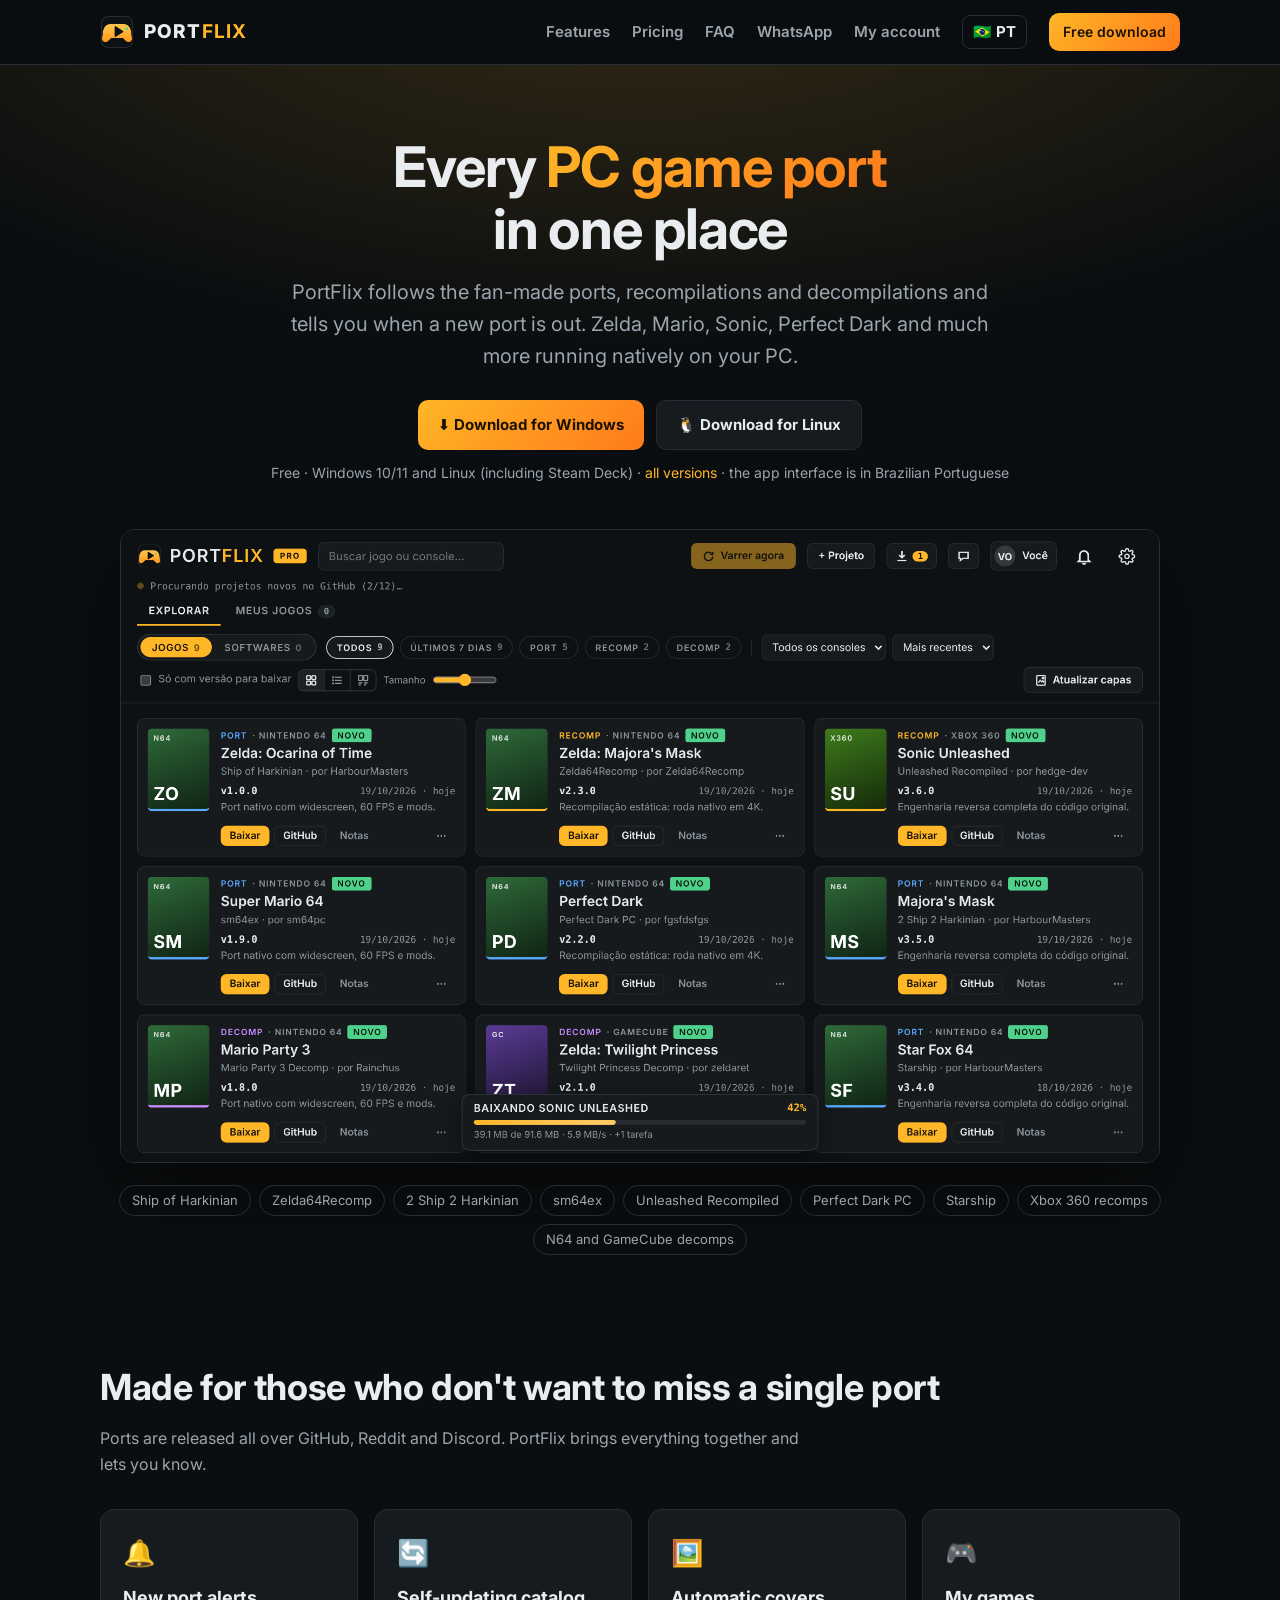
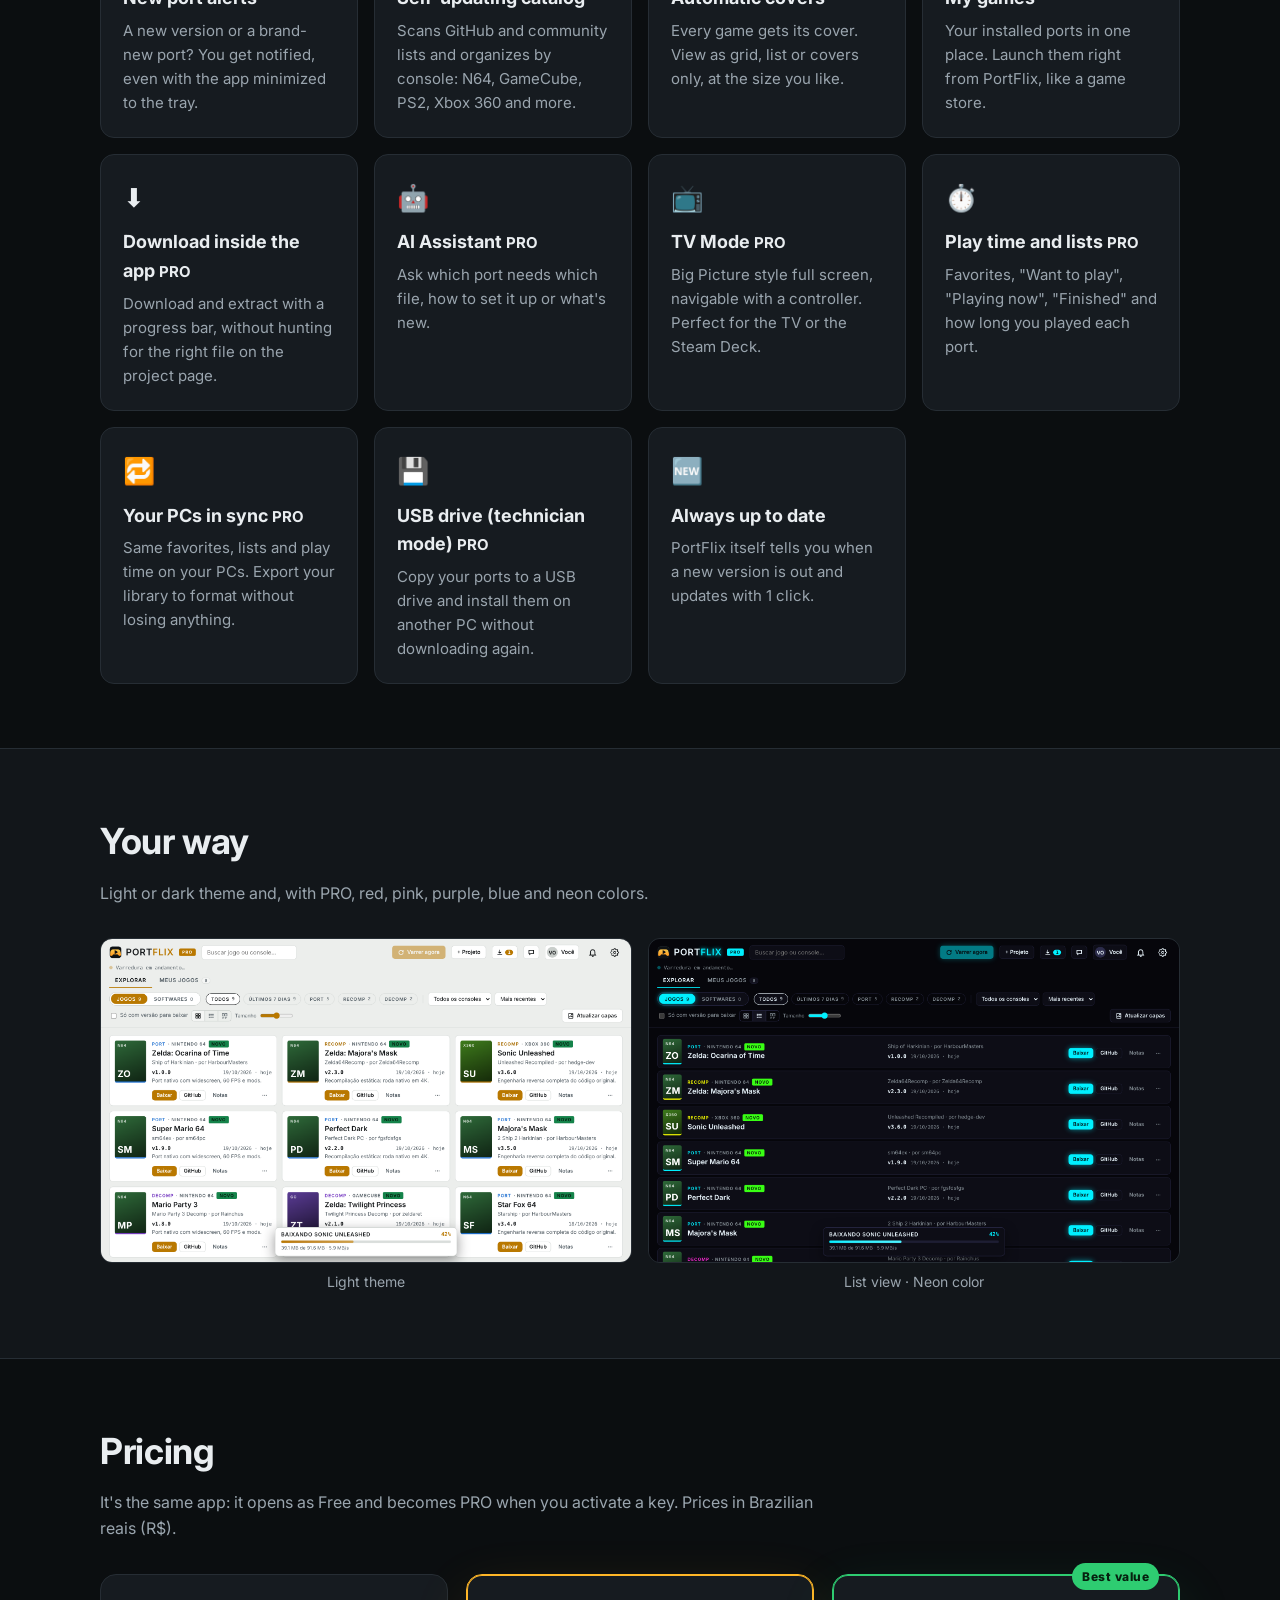
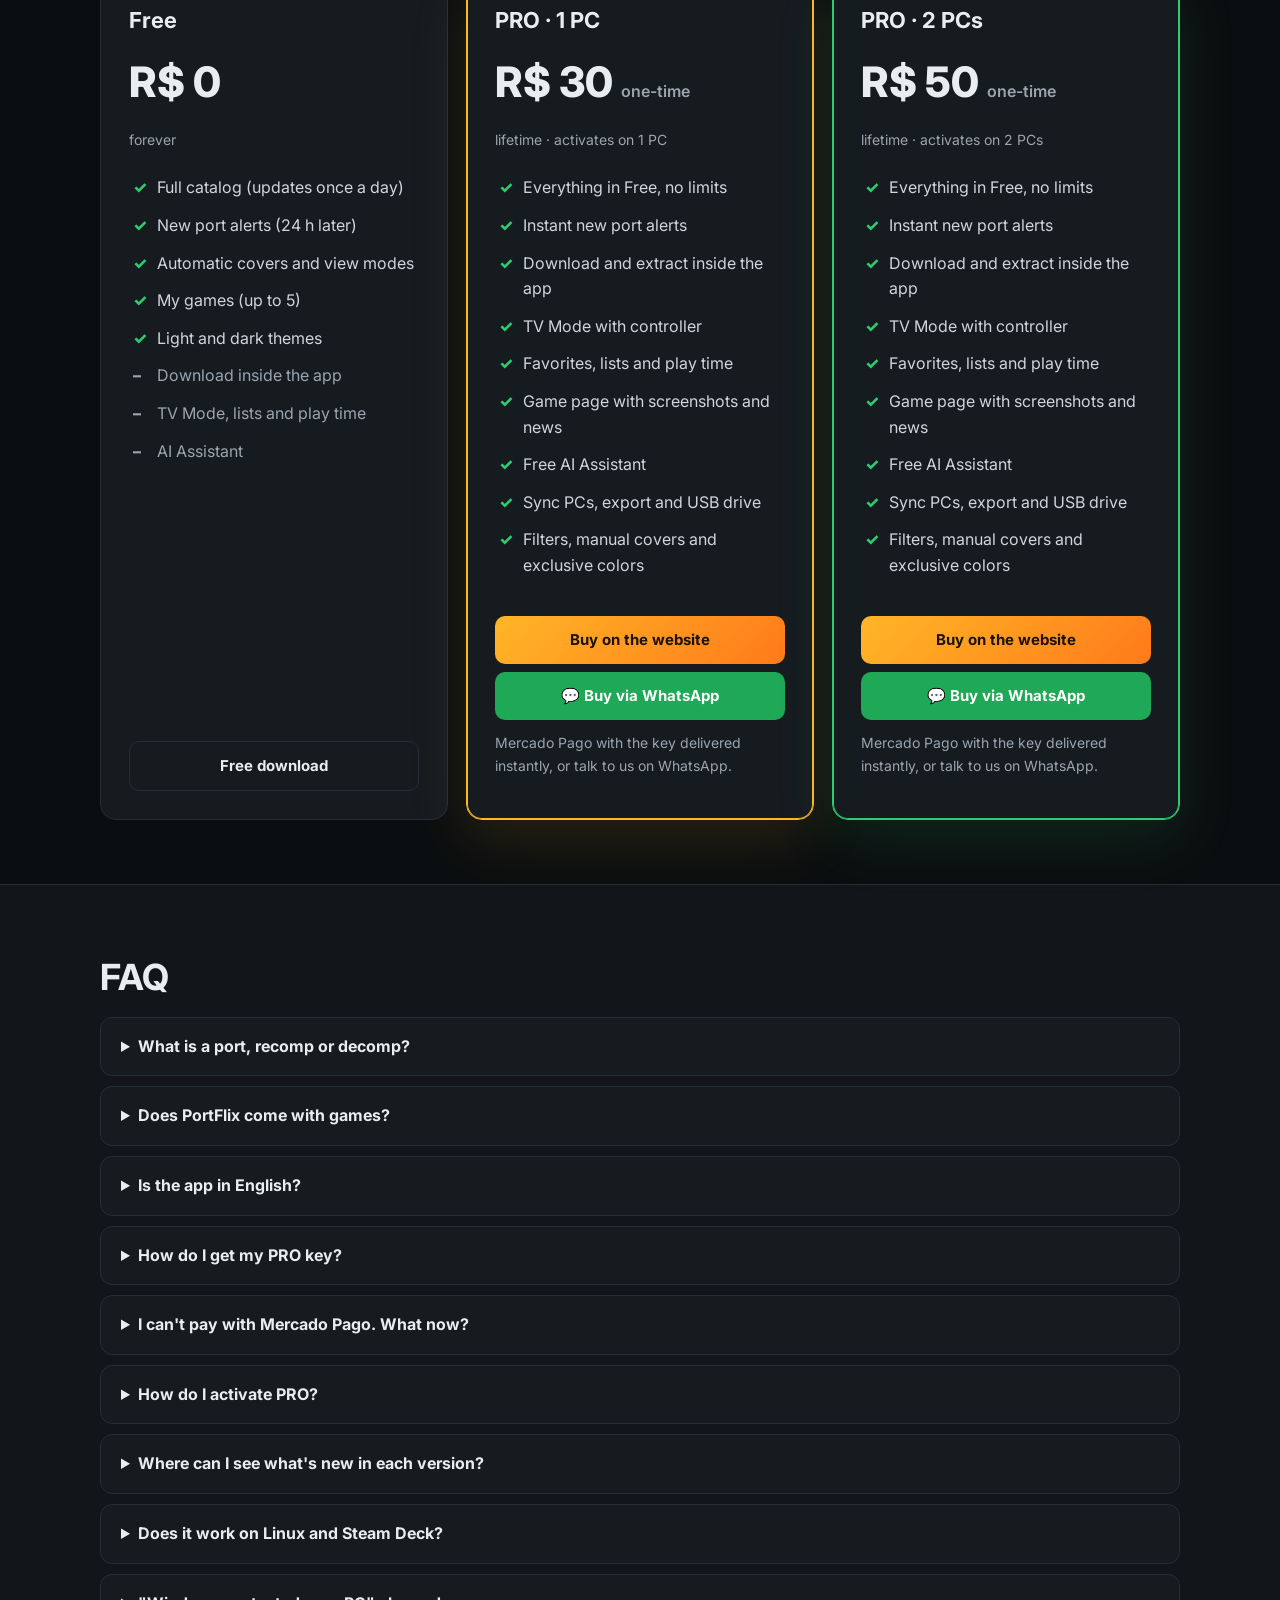
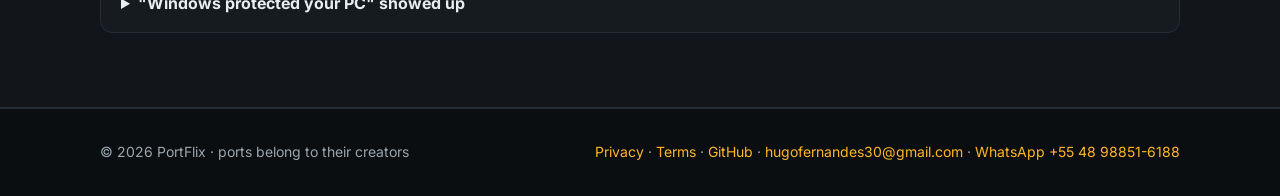
==== docs/en/index.html @ d2571bb9 "GitHub e site em inglês e português Co-Authored-By: Claude Opus 5.5 <noreply@anthropic.com> Claude-S" ====
<!doctype html>
<html lang="en">
<head>
<meta charset="utf-8">
<meta name="viewport" content="width=device-width,initial-scale=1">
<title>PortFlix: new fan-made PC ports, recomps and decomps</title>
<meta name="description" content="PortFlix gathers every fan-made PC port of console games (recomps, decomps, Ship of Harkinian, Zelda64Recomp, sm64, Unleashed Recompiled) and tells you when a new port is out. Free for Windows and Linux.">
<meta name="keywords" content="pc ports, new game ports, recomp, decomp, static recompilation, ship of harkinian, zelda64recomp, sm64 pc, unleashed recompiled, n64 pc ports, xbox 360 pc ports, steam deck, linux, portflix">
<link rel="canonical" href="https://isago2508.github.io/PortFlix/en/">
<link rel="alternate" hreflang="pt-BR" href="https://isago2508.github.io/PortFlix/">
<link rel="alternate" hreflang="en" href="https://isago2508.github.io/PortFlix/en/">
<link rel="alternate" hreflang="x-default" href="https://isago2508.github.io/PortFlix/">
<link rel="icon" href="../icone.png">
<meta property="og:type" content="website">
<meta property="og:title" content="PortFlix: every PC game port in one place">
<meta property="og:description" content="A self-updating catalog of fan-made ports, recomps and decomps. Get notified when a new port is out.">
<meta property="og:image" content="https://isago2508.github.io/PortFlix/biblioteca-escuro.png">
<meta property="og:url" content="https://isago2508.github.io/PortFlix/en/">
<meta property="og:locale" content="en_US">
<meta name="twitter:card" content="summary_large_image">
<link rel="preconnect" href="https://fonts.googleapis.com"><link rel="preconnect" href="https://fonts.gstatic.com" crossorigin>
<link href="https://fonts.googleapis.com/css2?family=Inter:wght@400;600;700;800&display=swap" rel="stylesheet">
<link rel="stylesheet" href="../style.css?v=5">
<script type="application/ld+json">
{"@context":"https://schema.org","@type":"SoftwareApplication","name":"PortFlix","applicationCategory":"GameApplication","operatingSystem":"Windows 10, Windows 11, Linux","inLanguage":"en","url":"https://isago2508.github.io/PortFlix/en/","image":"https://isago2508.github.io/PortFlix/biblioteca-escuro.png","description":"Catalog of fan-made PC ports, recompilations and decompilations of console games, with release alerts.","offers":[{"@type":"Offer","name":"Free","price":"0","priceCurrency":"BRL"},{"@type":"Offer","name":"PRO lifetime (1 PC)","price":"30.00","priceCurrency":"BRL"},{"@type":"Offer","name":"PRO lifetime (2 PCs)","price":"50.00","priceCurrency":"BRL"}]}
</script>
<script type="application/ld+json">
{"@context":"https://schema.org","@type":"FAQPage","mainEntity":[
{"@type":"Question","name":"What is a port, recomp or decomp?","acceptedAnswer":{"@type":"Answer","text":"They are fan projects that make console games run natively on PC. A decomp recreates the game's source code; a recomp converts the game straight to PC; a port adapts the game to run without an emulator."}},
{"@type":"Question","name":"Does PortFlix come with games?","acceptedAnswer":{"@type":"Answer","text":"No. PortFlix does not include or distribute ROMs or ISOs. Ports require your own original copy of the game."}},
{"@type":"Question","name":"Is PortFlix free?","acceptedAnswer":{"@type":"Answer","text":"Yes. The Free version is free forever. PRO is a lifetime one-time payment: R$ 30 for 1 PC or R$ 50 for 2 PCs."}},
{"@type":"Question","name":"Does it work on Linux and Steam Deck?","acceptedAnswer":{"@type":"Answer","text":"Yes. There are versions for Windows 10/11 and Linux (x86_64 and ARM64), including Steam Deck."}}]}
</script>
</head>
<body>
<header class="top"><div class="wrap">
  <a class="logo" href="./"><img src="../icone.png" alt=""><span>PORT<b>FLIX</b></span></a>
  <nav class="links">
    <a class="hide" href="#features">Features</a>
    <a class="hide" href="#pricing">Pricing</a>
    <a class="hide" href="#faq">FAQ</a>
    <a class="hide" href="https://wa.me/5548988516188" target="_blank" rel="noopener">WhatsApp</a>
    <a href="account.html">My account</a>
    <a class="lang" href="../" hreflang="pt-BR" title="Português">🇧🇷 PT</a>
    <a class="btn pri sm" href="#download">Free download</a>
  </nav>
</div></header>

<main>
<div class="hero"><div class="wrap">
  <h1>Every <span>PC game port</span><br>in one place</h1>
  <p class="lead">PortFlix follows the fan-made ports, recompilations and decompilations and tells you when a new port is out. Zelda, Mario, Sonic, Perfect Dark and much more running natively on your PC.</p>
  <div class="cta" id="download">
    <a class="btn pri" href="https://github.com/Isago2508/PortFlix/releases/latest/download/PortFlix-Setup.exe">⬇ Download for Windows</a>
    <a class="btn" href="https://github.com/Isago2508/PortFlix/releases/latest/download/PortFlix-Linux-x86_64.tar.gz">🐧 Download for Linux</a>
  </div>
  <p class="small">Free · Windows 10/11 and Linux (including Steam Deck) · <a href="https://github.com/Isago2508/PortFlix/releases/latest">all versions</a> · the app interface is in Brazilian Portuguese</p>
  <div class="shot"><img src="../biblioteca-escuro.png" alt="PortFlix library with Zelda, Sonic Unleashed, Super Mario 64 and Perfect Dark ports" width="1920" height="1170"></div>
  <div class="tags">
    <span class="tag">Ship of Harkinian</span><span class="tag">Zelda64Recomp</span><span class="tag">2 Ship 2 Harkinian</span><span class="tag">sm64ex</span><span class="tag">Unleashed Recompiled</span><span class="tag">Perfect Dark PC</span><span class="tag">Starship</span><span class="tag">Xbox 360 recomps</span><span class="tag">N64 and GameCube decomps</span>
  </div>
</div></div>

<section id="features"><div class="wrap">
  <h2>Made for those who don't want to miss a single port</h2>
  <p class="sub">Ports are released all over GitHub, Reddit and Discord. PortFlix brings everything together and lets you know.</p>
  <div class="grid">
    <div class="card"><div class="ico">🔔</div><h3>New port alerts</h3><p>A new version or a brand-new port? You get notified, even with the app minimized to the tray.</p></div>
    <div class="card"><div class="ico">🔄</div><h3>Self-updating catalog</h3><p>Scans GitHub and community lists and organizes by console: N64, GameCube, PS2, Xbox 360 and more.</p></div>
    <div class="card"><div class="ico">🖼️</div><h3>Automatic covers</h3><p>Every game gets its cover. View as grid, list or covers only, at the size you like.</p></div>
    <div class="card"><div class="ico">🎮</div><h3>My games</h3><p>Your installed ports in one place. Launch them right from PortFlix, like a game store.</p></div>
    <div class="card"><div class="ico">⬇️</div><h3>Download inside the app <small>PRO</small></h3><p>Download and extract with a progress bar, without hunting for the right file on the project page.</p></div>
    <div class="card"><div class="ico">🤖</div><h3>AI Assistant <small>PRO</small></h3><p>Ask which port needs which file, how to set it up or what's new.</p></div>
    <div class="card"><div class="ico">📺</div><h3>TV Mode <small>PRO</small></h3><p>Big Picture style full screen, navigable with a controller. Perfect for the TV or the Steam Deck.</p></div>
    <div class="card"><div class="ico">⏱️</div><h3>Play time and lists <small>PRO</small></h3><p>Favorites, "Want to play", "Playing now", "Finished" and how long you played each port.</p></div>
    <div class="card"><div class="ico">🔁</div><h3>Your PCs in sync <small>PRO</small></h3><p>Same favorites, lists and play time on your PCs. Export your library to format without losing anything.</p></div>
    <div class="card"><div class="ico">💾</div><h3>USB drive (technician mode) <small>PRO</small></h3><p>Copy your ports to a USB drive and install them on another PC without downloading again.</p></div>
    <div class="card"><div class="ico">🆕</div><h3>Always up to date</h3><p>PortFlix itself tells you when a new version is out and updates with 1 click.</p></div>
  </div>
</div></section>

<section class="alt"><div class="wrap">
  <h2>Your way</h2>
  <p class="sub">Light or dark theme and, with PRO, red, pink, purple, blue and neon colors.</p>
  <div class="gal">
    <figure><img src="../biblioteca-claro.png" alt="PortFlix with light theme" loading="lazy"><figcaption>Light theme</figcaption></figure>
    <figure><img src="../lista.png" alt="PortFlix in list view with the neon color" loading="lazy"><figcaption>List view · Neon color</figcaption></figure>
  </div>
</div></section>

<section id="pricing"><div class="wrap">
  <h2>Pricing</h2>
  <p class="sub">It's the same app: it opens as Free and becomes PRO when you activate a key. Prices in Brazilian reais (R$).</p>
  <div class="plans">
    <a class="plan" href="#download"><h3>Free</h3><div class="price">R$ 0</div><div class="small">forever</div>
      <ul><li>Full catalog (updates once a day)</li><li>New port alerts (24 h later)</li><li>Automatic covers and view modes</li><li>My games (up to 5)</li><li>Light and dark themes</li><li class="no">Download inside the app</li><li class="no">TV Mode, lists and play time</li><li class="no">AI Assistant</li></ul>
      <span class="btn">Free download</span></a>
    <a class="plan pro" href="account.html?pcs=1"><h3>PRO · 1 PC</h3><div class="price">R$ 30 <small>one-time</small></div><div class="small">lifetime · activates on 1 PC</div>
      <ul><li>Everything in Free, no limits</li><li>Instant new port alerts</li><li>Download and extract inside the app</li><li>TV Mode with controller</li><li>Favorites, lists and play time</li><li>Game page with screenshots and news</li><li>Free AI Assistant</li><li>Sync PCs, export and USB drive</li><li>Filters, manual covers and exclusive colors</li></ul>
      <span class="btn pri">Buy on the website</span>
      <span class="btn wa" onclick="event.preventDefault();event.stopPropagation();window.open('https://wa.me/5548988516188?text=Hi%21%20I%20want%20to%20buy%20PortFlix%20PRO%20lifetime%20%281%20PC%20R%24%2030%29.%20My%20PortFlix%20e-mail%20is%3A%20','_blank')">💬 Buy via WhatsApp</span>
      <p class="small">Mercado Pago with the key delivered instantly, or talk to us on WhatsApp.</p></a>
    <a class="plan pro best" href="account.html?pcs=2"><span class="badge">Best value</span><h3>PRO · 2 PCs</h3><div class="price">R$ 50 <small>one-time</small></div><div class="small">lifetime · activates on 2 PCs</div>
      <ul><li>Everything in Free, no limits</li><li>Instant new port alerts</li><li>Download and extract inside the app</li><li>TV Mode with controller</li><li>Favorites, lists and play time</li><li>Game page with screenshots and news</li><li>Free AI Assistant</li><li>Sync PCs, export and USB drive</li><li>Filters, manual covers and exclusive colors</li></ul>
      <span class="btn pri">Buy on the website</span>
      <span class="btn wa" onclick="event.preventDefault();event.stopPropagation();window.open('https://wa.me/5548988516188?text=Hi%21%20I%20want%20to%20buy%20PortFlix%20PRO%20lifetime%20%282%20PCs%20R%24%2050%29.%20My%20PortFlix%20e-mail%20is%3A%20','_blank')">💬 Buy via WhatsApp</span>
      <p class="small">Mercado Pago with the key delivered instantly, or talk to us on WhatsApp.</p></a>
  </div>
</div></section>

<section id="faq" class="alt"><div class="wrap">
  <h2>FAQ</h2>
  <details><summary>What is a port, recomp or decomp?</summary><p>They are fan projects that make console games run natively on PC, with widescreen, 60 FPS or more and mods. A <b>decomp</b> recreates the game's source code, a <b>recomp</b> converts the game straight to PC and a <b>port</b> adapts the game to run without an emulator.</p></details>
  <details><summary>Does PortFlix come with games?</summary><p>No. PortFlix does not include or distribute ROMs or ISOs. Ports require your own original copy, and every project shows its author and official link.</p></details>
  <details><summary>Is the app in English?</summary><p>The app interface is currently in Brazilian Portuguese. The catalog, game names and project pages are the originals from GitHub, so most of the content is in English anyway.</p></details>
  <details><summary>How do I get my PRO key?</summary><p>Go to <a href="account.html">My account</a>, sign in with Google, pay with Mercado Pago and the key shows up right there. It stays saved in your account.</p></details>
  <details><summary>I can't pay with Mercado Pago. What now?</summary><p>Message us on <a href="https://wa.me/5548988516188?text=Hi%21%20I%20want%20to%20buy%20PortFlix%20PRO.%20My%20PortFlix%20e-mail%20is%3A%20" target="_blank" rel="noopener">WhatsApp +55 48 98851-6188</a> or e-mail <a href="mailto:hugofernandes30@gmail.com">hugofernandes30@gmail.com</a> with the e-mail you'll use in PortFlix and we'll find another way.</p></details>
  <details><summary>How do I activate PRO?</summary><p>In PortFlix, click <b>Ativar PRO</b>, sign in with the same Google account used for the purchase and paste the key.</p></details>
  <details><summary>Where can I see what's new in each version?</summary><p>In the <a href="https://github.com/Isago2508/PortFlix/blob/main/CHANGELOG.md">CHANGELOG</a>. PortFlix also tells you by itself when a new version is out, in Settings → Updates.</p></details>
  <details><summary>Does it work on Linux and Steam Deck?</summary><p>Yes. There are Linux versions for x86_64 (most PCs and the Steam Deck) and ARM64.</p></details>
  <details><summary>"Windows protected your PC" showed up</summary><p>Click <b>More info → Run anyway</b>. The warning appears because the program is new and doesn't have a digital signature yet.</p></details>
</div></section>
</main>

<footer><div class="wrap">
  <span>© 2026 PortFlix · ports belong to their creators</span>
  <span><a href="https://portsradar-licencas.portsradar-hugo.workers.dev/privacidade">Privacy</a> · <a href="https://portsradar-licencas.portsradar-hugo.workers.dev/termos">Terms</a> · <a href="https://github.com/Isago2508/PortFlix">GitHub</a> · <a href="mailto:hugofernandes30@gmail.com">hugofernandes30@gmail.com</a> · <a href="https://wa.me/5548988516188" target="_blank" rel="noopener">WhatsApp +55 48 98851-6188</a></span>
</div></footer>
</body>
</html>
---- docs/style.css ----
:root{--bg:#0b0e10;--bg2:#12161a;--card:#161b20;--line:#262d34;--tx:#e9edf0;--mut:#9aa5ae;--acc:#ffb627;--acc2:#ff7a1a;--ok:#2ecc71;--bad:#ff5a5a}
*{box-sizing:border-box}html{scroll-behavior:smooth}
body{margin:0;background:var(--bg);color:var(--tx);font:16px/1.6 "Inter","Segoe UI",system-ui,sans-serif}
a{color:var(--acc);text-decoration:none}a:hover{text-decoration:underline}
.wrap{max-width:1120px;margin:0 auto;padding:0 20px}
header.top{position:sticky;top:0;z-index:10;background:rgba(11,14,16,.85);backdrop-filter:blur(10px);border-bottom:1px solid var(--line)}
header.top .wrap{display:flex;align-items:center;gap:16px;height:64px}
.logo{display:flex;align-items:center;gap:10px;font-weight:800;letter-spacing:.06em;color:var(--tx);font-size:19px}
.logo img{width:34px;height:34px;border-radius:8px}.logo b{color:var(--acc)}
nav.links{margin-left:auto;display:flex;gap:22px;align-items:center}
nav.links a{color:var(--mut);font-weight:600;font-size:15px}nav.links a:hover{color:var(--tx);text-decoration:none}
.btn{display:inline-flex;align-items:center;gap:8px;padding:12px 20px;border-radius:10px;font-weight:700;border:1px solid var(--line);background:var(--card);color:var(--tx);cursor:pointer;font-size:15px}
.btn:hover{text-decoration:none;border-color:#3a434c}
.btn.pri{background:linear-gradient(135deg,var(--acc),var(--acc2));color:#1a1203;border:0}
.btn.sm{padding:8px 14px;font-size:14px}
.btn[disabled]{opacity:.5;cursor:default}
.hero{padding:72px 0 40px;text-align:center;background:radial-gradient(900px 400px at 50% -10%,rgba(255,182,39,.18),transparent)}
.hero h1{font-size:clamp(32px,5.5vw,56px);line-height:1.1;margin:0 0 16px;letter-spacing:-.02em}
.hero h1 span{background:linear-gradient(135deg,var(--acc),var(--acc2));-webkit-background-clip:text;background-clip:text;color:transparent}
.hero p.lead{font-size:clamp(17px,2.2vw,20px);color:var(--mut);max-width:720px;margin:0 auto 28px}
.cta{display:flex;gap:12px;justify-content:center;flex-wrap:wrap}
.small{color:var(--mut);font-size:14px;margin-top:12px}
.shot{margin:44px auto 0;max-width:1040px;border-radius:14px;overflow:hidden;border:1px solid var(--line);box-shadow:0 30px 80px rgba(0,0,0,.5)}
.shot img{display:block;width:100%;height:auto}
section{padding:64px 0}section h2{font-size:clamp(26px,3.5vw,36px);margin:0 0 10px;letter-spacing:-.01em}
section .sub{color:var(--mut);margin:0 0 32px;max-width:720px}
.grid{display:grid;grid-template-columns:repeat(auto-fit,minmax(250px,1fr));gap:16px}
.card{background:var(--card);border:1px solid var(--line);border-radius:14px;padding:22px}
.card h3{margin:0 0 6px;font-size:18px}.card p{margin:0;color:var(--mut);font-size:15px}
.ico{font-size:26px;margin-bottom:10px}
.alt{background:var(--bg2);border-top:1px solid var(--line);border-bottom:1px solid var(--line)}
.plans{display:grid;grid-template-columns:repeat(auto-fit,minmax(280px,1fr));gap:18px}
.plan{background:var(--card);border:1px solid var(--line);border-radius:16px;padding:28px}
.plan.pro{border-color:var(--acc);box-shadow:0 0 0 1px var(--acc) inset,0 20px 60px rgba(255,182,39,.12)}
.plan h3{margin:0;font-size:22px}.price{font-size:42px;font-weight:800;margin:10px 0 2px}.price small{font-size:16px;color:var(--mut);font-weight:600}
.plan ul{list-style:none;padding:0;margin:18px 0 24px}.plan li{padding:6px 0 6px 28px;position:relative;color:#cfd6db}
.plan li:before{content:"✓";position:absolute;left:4px;color:var(--ok);font-weight:800}
.plan li.no{color:var(--mut)}.plan li.no:before{content:"–";color:var(--mut)}
.gal{display:grid;grid-template-columns:1fr 1fr;gap:16px}.gal img{width:100%;border-radius:12px;border:1px solid var(--line);display:block}
.gal figure{margin:0}.gal figcaption{color:var(--mut);font-size:14px;text-align:center;margin-top:8px}
details{background:var(--card);border:1px solid var(--line);border-radius:12px;padding:16px 20px;margin-bottom:10px}
details summary{cursor:pointer;font-weight:700}details p{color:var(--mut);margin:10px 0 0}
footer{border-top:1px solid var(--line);padding:32px 0;color:var(--mut);font-size:14px}
footer .wrap{display:flex;gap:20px;flex-wrap:wrap;justify-content:space-between}
.tags{display:flex;flex-wrap:wrap;gap:8px;justify-content:center;margin-top:22px}
.tag{border:1px solid var(--line);border-radius:999px;padding:4px 12px;font-size:13px;color:var(--mut)}
/* conta */
.box{max-width:720px;margin:48px auto;background:var(--card);border:1px solid var(--line);border-radius:16px;padding:28px}
.box h1{margin:0 0 6px;font-size:28px}.who{display:flex;align-items:center;gap:12px;margin:8px 0 20px}
.who img{width:44px;height:44px;border-radius:50%}
.keyrow{display:flex;align-items:center;gap:12px;flex-wrap:wrap;border:1px solid var(--line);border-radius:12px;padding:14px 16px;margin:10px 0;background:var(--bg2)}
.keyrow code{font:600 17px ui-monospace,Consolas,monospace;letter-spacing:.04em;color:var(--acc)}
.keyrow .st{margin-left:auto;color:var(--mut);font-size:14px}
.msg{padding:14px 16px;border-radius:12px;margin:14px 0;background:var(--bg2);border:1px solid var(--line)}
.msg.ok{border-color:var(--ok)}.msg.bad{border-color:var(--bad)}
ol.steps li{margin:6px 0;color:#cfd6db}
.spin{display:inline-block;width:16px;height:16px;border:2px solid var(--line);border-top-color:var(--acc);border-radius:50%;animation:s 1s linear infinite;vertical-align:-3px;margin-right:8px}
@keyframes s{to{transform:rotate(360deg)}}
@media (max-width:720px){nav.links a.hide{display:none}.gal{grid-template-columns:1fr}.hero{padding-top:48px}}
.btn.wa{background:#1fa855;border:0;color:#fff}.btn.wa:hover{background:#21b95c}
.plans2{display:flex;gap:12px;flex-wrap:wrap;margin:16px 0 4px}
.opt{flex:1;min-width:150px;cursor:pointer}.opt input{position:absolute;opacity:0}
.opt span{display:flex;flex-direction:column;border:1px solid var(--line);border-radius:12px;padding:14px 16px;background:var(--bg2)}
.opt em{font-style:normal;font-size:26px;font-weight:800}.opt input:checked+span{border-color:var(--acc);box-shadow:0 0 0 1px var(--acc) inset}
a.plan{display:flex;flex-direction:column;color:var(--tx);text-decoration:none;position:relative;transition:transform .15s,box-shadow .15s}
a.plan:hover{text-decoration:none;transform:translateY(-3px)}
a.plan .btn{justify-content:center;margin-top:8px}a.plan ul{flex:1}
.plan.best{border-color:#2ecc71;box-shadow:0 0 0 1px #2ecc71 inset,0 20px 60px rgba(46,204,113,.12)}
.badge{position:absolute;top:-12px;right:20px;background:#2ecc71;color:#06210f;font-weight:800;font-size:12px;padding:4px 10px;border-radius:999px;letter-spacing:.04em}
a.plan:hover{border-color:#3a434c;box-shadow:0 20px 50px rgba(0,0,0,.35)}a.plan.pro:hover{border-color:var(--acc)}a.plan.best:hover{border-color:#2ecc71}
.lang{font-weight:700!important;color:var(--tx)!important;border:1px solid var(--line);border-radius:8px;padding:4px 10px}
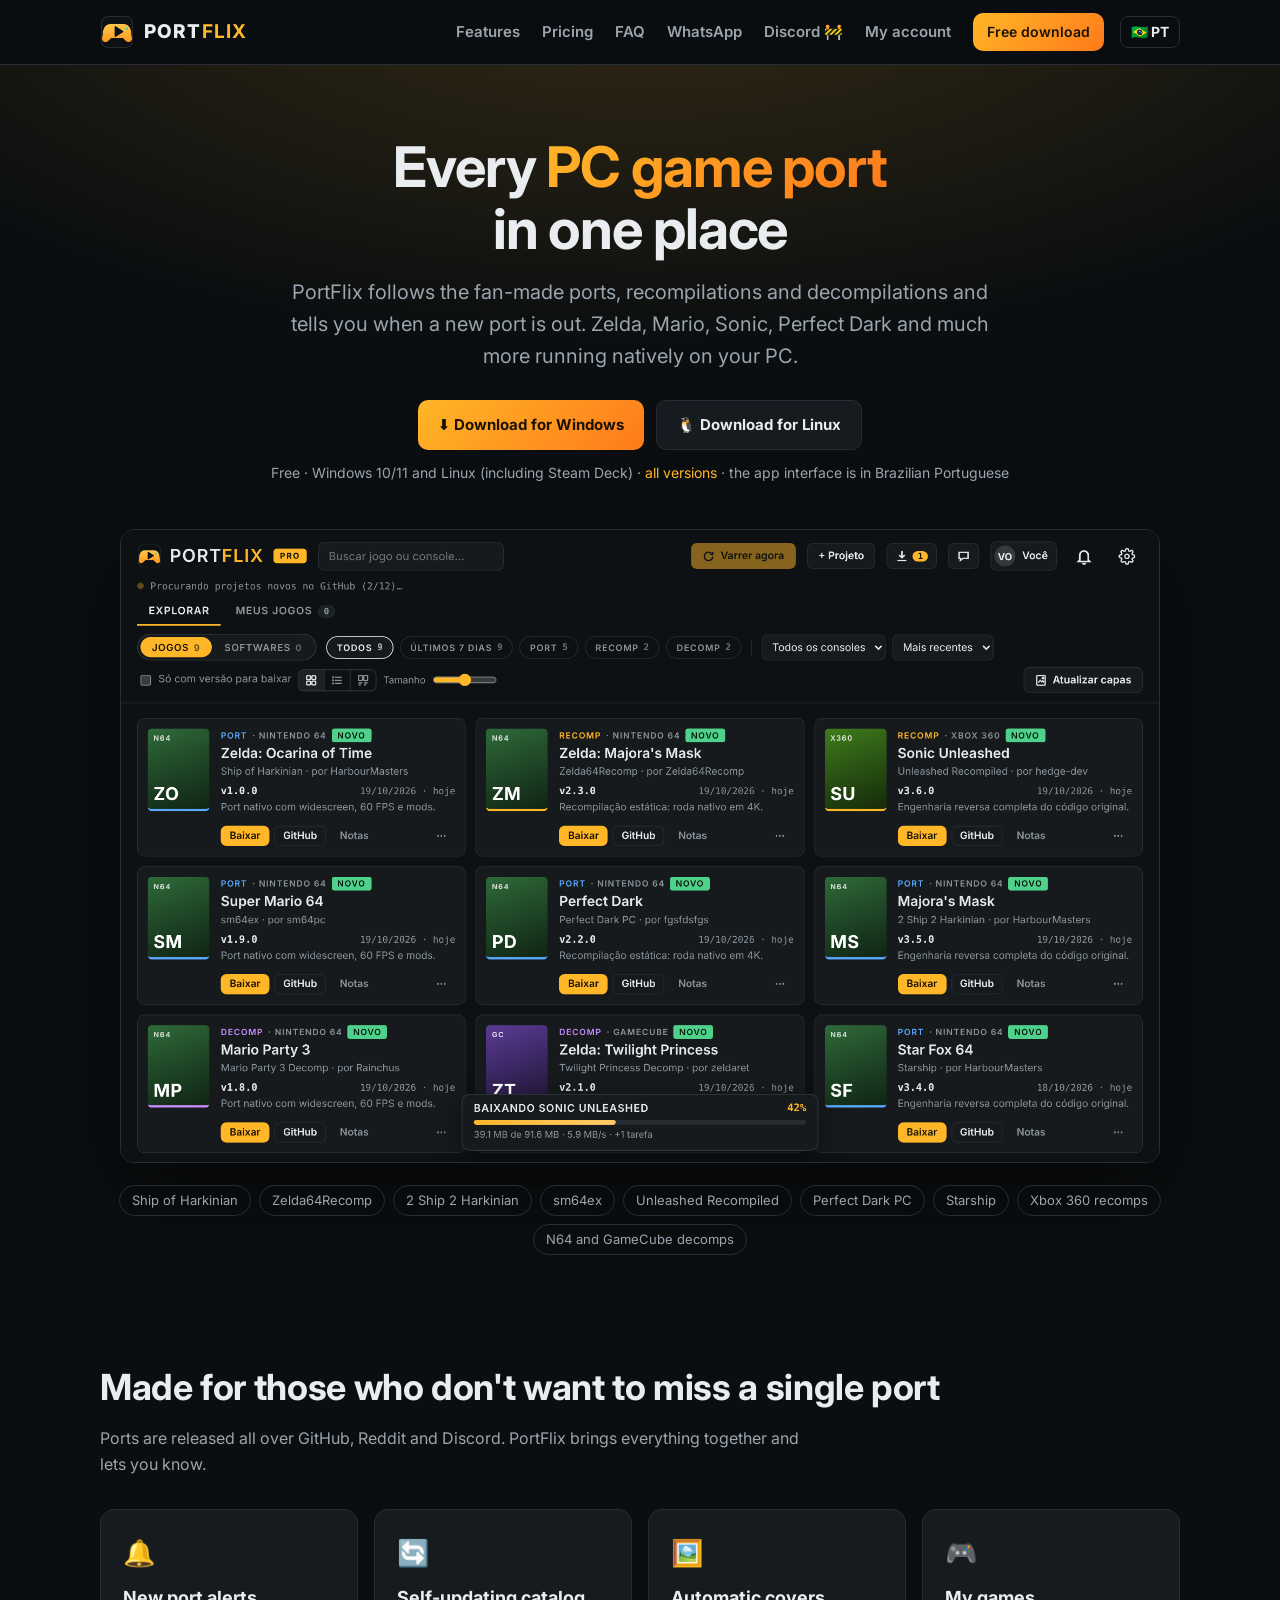
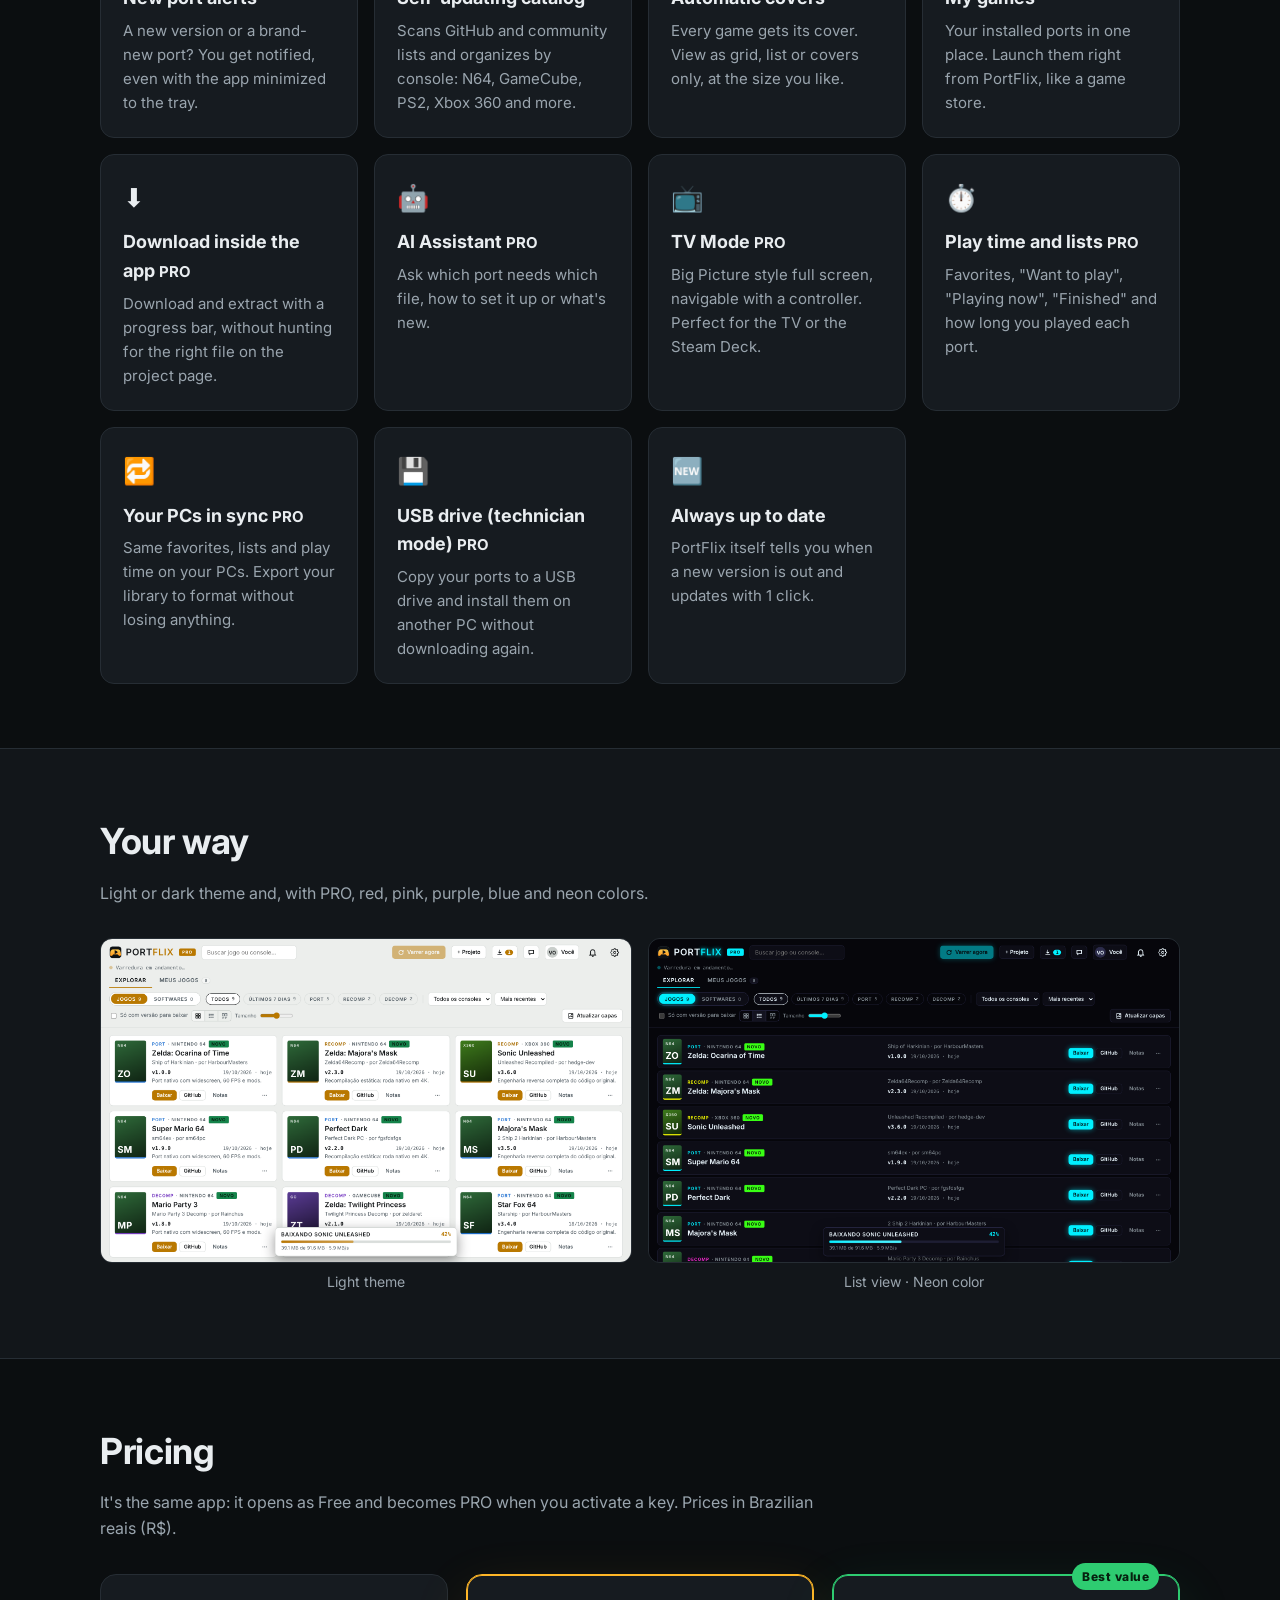
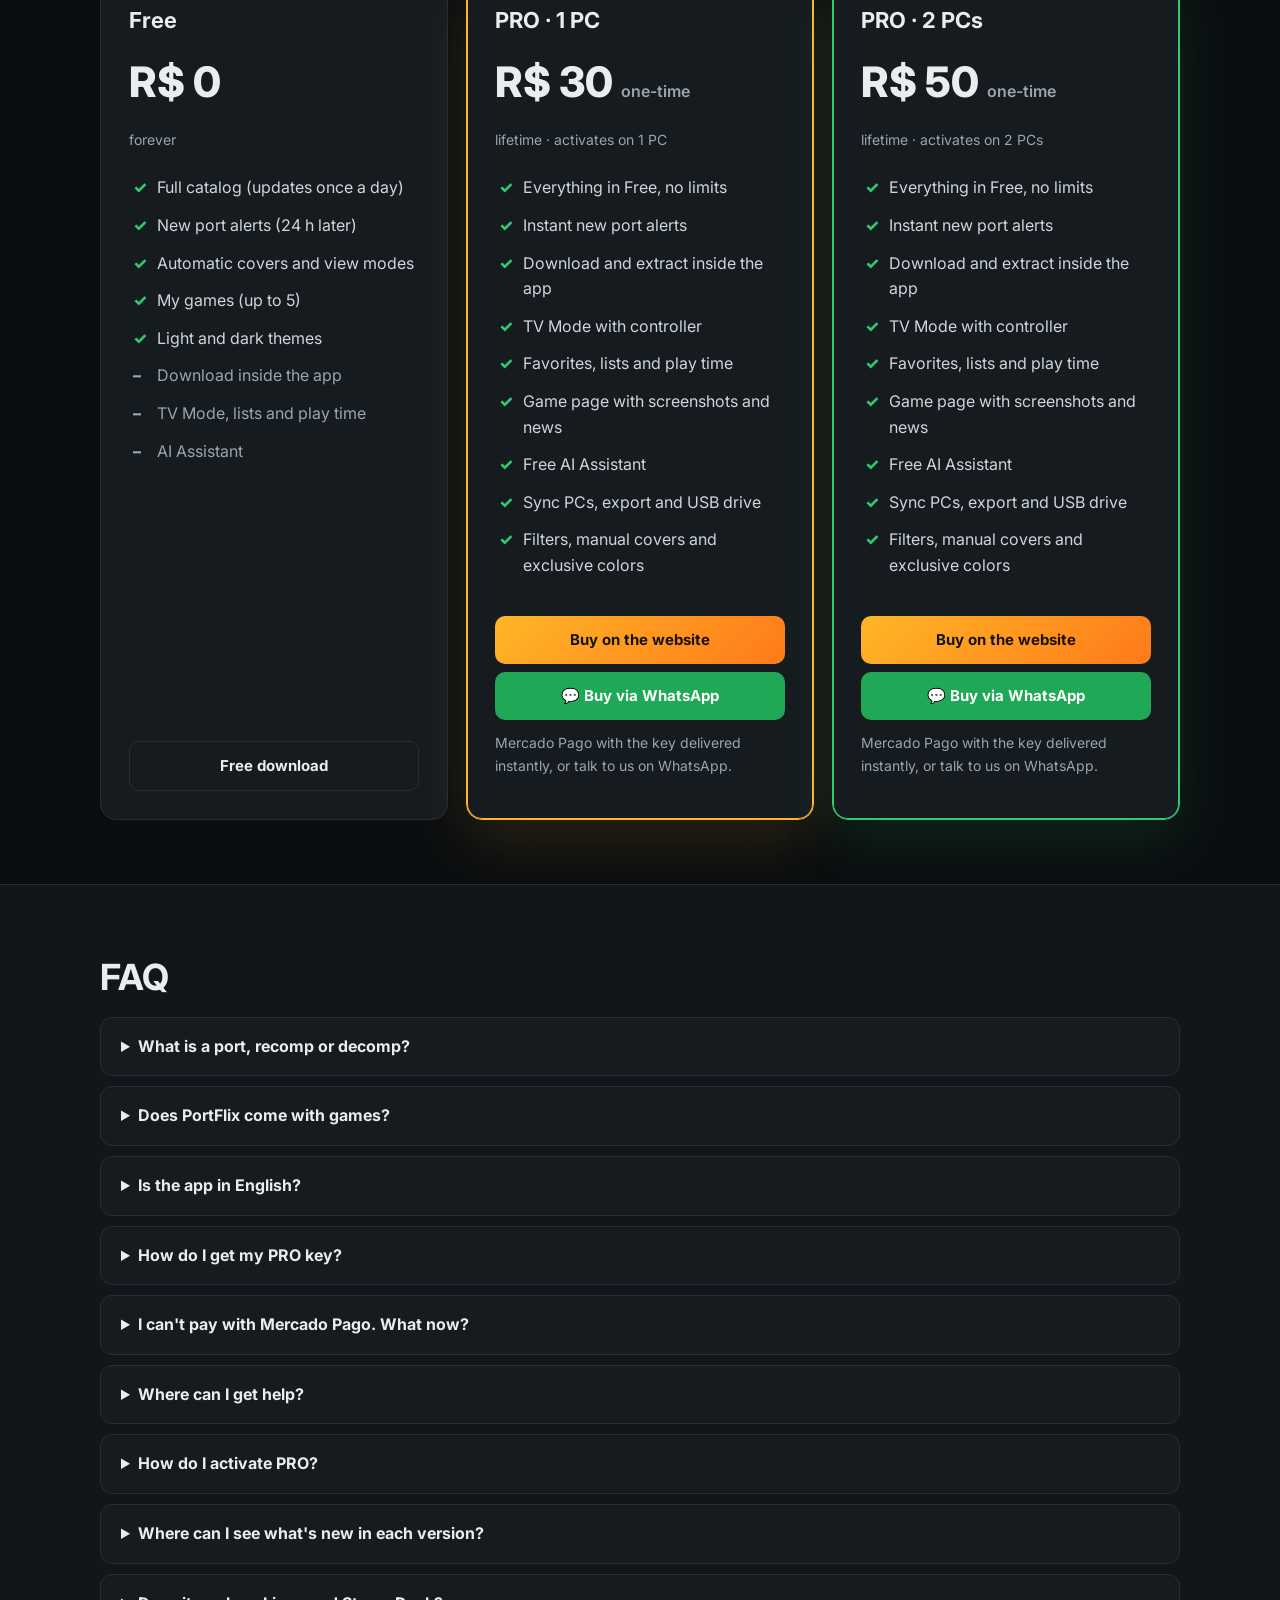
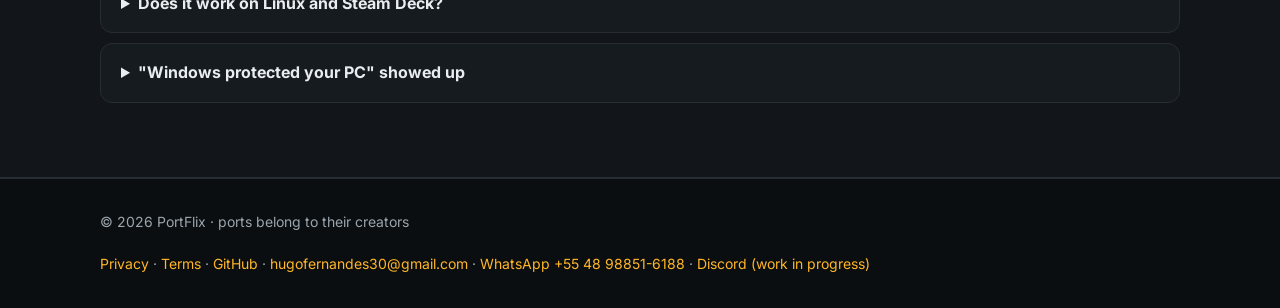
==== commit 2380a130: "Site com botão de idioma, README e CHANGELOG PT/EN na mesma página, Discord nos contatos Co-Authored" ====
--- a/docs/en/index.html
+++ b/docs/en/index.html
@@ -1,130 +1 @@
-<!doctype html>
-<html lang="en">
-<head>
-<meta charset="utf-8">
-<meta name="viewport" content="width=device-width,initial-scale=1">
-<title>PortFlix: new fan-made PC ports, recomps and decomps</title>
-<meta name="description" content="PortFlix gathers every fan-made PC port of console games (recomps, decomps, Ship of Harkinian, Zelda64Recomp, sm64, Unleashed Recompiled) and tells you when a new port is out. Free for Windows and Linux.">
-<meta name="keywords" content="pc ports, new game ports, recomp, decomp, static recompilation, ship of harkinian, zelda64recomp, sm64 pc, unleashed recompiled, n64 pc ports, xbox 360 pc ports, steam deck, linux, portflix">
-<link rel="canonical" href="https://isago2508.github.io/PortFlix/en/">
-<link rel="alternate" hreflang="pt-BR" href="https://isago2508.github.io/PortFlix/">
-<link rel="alternate" hreflang="en" href="https://isago2508.github.io/PortFlix/en/">
-<link rel="alternate" hreflang="x-default" href="https://isago2508.github.io/PortFlix/">
-<link rel="icon" href="../icone.png">
-<meta property="og:type" content="website">
-<meta property="og:title" content="PortFlix: every PC game port in one place">
-<meta property="og:description" content="A self-updating catalog of fan-made ports, recomps and decomps. Get notified when a new port is out.">
-<meta property="og:image" content="https://isago2508.github.io/PortFlix/biblioteca-escuro.png">
-<meta property="og:url" content="https://isago2508.github.io/PortFlix/en/">
-<meta property="og:locale" content="en_US">
-<meta name="twitter:card" content="summary_large_image">
-<link rel="preconnect" href="https://fonts.googleapis.com"><link rel="preconnect" href="https://fonts.gstatic.com" crossorigin>
-<link href="https://fonts.googleapis.com/css2?family=Inter:wght@400;600;700;800&display=swap" rel="stylesheet">
-<link rel="stylesheet" href="../style.css?v=5">
-<script type="application/ld+json">
-{"@context":"https://schema.org","@type":"SoftwareApplication","name":"PortFlix","applicationCategory":"GameApplication","operatingSystem":"Windows 10, Windows 11, Linux","inLanguage":"en","url":"https://isago2508.github.io/PortFlix/en/","image":"https://isago2508.github.io/PortFlix/biblioteca-escuro.png","description":"Catalog of fan-made PC ports, recompilations and decompilations of console games, with release alerts.","offers":[{"@type":"Offer","name":"Free","price":"0","priceCurrency":"BRL"},{"@type":"Offer","name":"PRO lifetime (1 PC)","price":"30.00","priceCurrency":"BRL"},{"@type":"Offer","name":"PRO lifetime (2 PCs)","price":"50.00","priceCurrency":"BRL"}]}
-</script>
-<script type="application/ld+json">
-{"@context":"https://schema.org","@type":"FAQPage","mainEntity":[
-{"@type":"Question","name":"What is a port, recomp or decomp?","acceptedAnswer":{"@type":"Answer","text":"They are fan projects that make console games run natively on PC. A decomp recreates the game's source code; a recomp converts the game straight to PC; a port adapts the game to run without an emulator."}},
-{"@type":"Question","name":"Does PortFlix come with games?","acceptedAnswer":{"@type":"Answer","text":"No. PortFlix does not include or distribute ROMs or ISOs. Ports require your own original copy of the game."}},
-{"@type":"Question","name":"Is PortFlix free?","acceptedAnswer":{"@type":"Answer","text":"Yes. The Free version is free forever. PRO is a lifetime one-time payment: R$ 30 for 1 PC or R$ 50 for 2 PCs."}},
-{"@type":"Question","name":"Does it work on Linux and Steam Deck?","acceptedAnswer":{"@type":"Answer","text":"Yes. There are versions for Windows 10/11 and Linux (x86_64 and ARM64), including Steam Deck."}}]}
-</script>
-</head>
-<body>
-<header class="top"><div class="wrap">
-  <a class="logo" href="./"><img src="../icone.png" alt=""><span>PORT<b>FLIX</b></span></a>
-  <nav class="links">
-    <a class="hide" href="#features">Features</a>
-    <a class="hide" href="#pricing">Pricing</a>
-    <a class="hide" href="#faq">FAQ</a>
-    <a class="hide" href="https://wa.me/5548988516188" target="_blank" rel="noopener">WhatsApp</a>
-    <a href="account.html">My account</a>
-    <a class="lang" href="../" hreflang="pt-BR" title="Português">🇧🇷 PT</a>
-    <a class="btn pri sm" href="#download">Free download</a>
-  </nav>
-</div></header>
-
-<main>
-<div class="hero"><div class="wrap">
-  <h1>Every <span>PC game port</span><br>in one place</h1>
-  <p class="lead">PortFlix follows the fan-made ports, recompilations and decompilations and tells you when a new port is out. Zelda, Mario, Sonic, Perfect Dark and much more running natively on your PC.</p>
-  <div class="cta" id="download">
-    <a class="btn pri" href="https://github.com/Isago2508/PortFlix/releases/latest/download/PortFlix-Setup.exe">⬇ Download for Windows</a>
-    <a class="btn" href="https://github.com/Isago2508/PortFlix/releases/latest/download/PortFlix-Linux-x86_64.tar.gz">🐧 Download for Linux</a>
-  </div>
-  <p class="small">Free · Windows 10/11 and Linux (including Steam Deck) · <a href="https://github.com/Isago2508/PortFlix/releases/latest">all versions</a> · the app interface is in Brazilian Portuguese</p>
-  <div class="shot"><img src="../biblioteca-escuro.png" alt="PortFlix library with Zelda, Sonic Unleashed, Super Mario 64 and Perfect Dark ports" width="1920" height="1170"></div>
-  <div class="tags">
-    <span class="tag">Ship of Harkinian</span><span class="tag">Zelda64Recomp</span><span class="tag">2 Ship 2 Harkinian</span><span class="tag">sm64ex</span><span class="tag">Unleashed Recompiled</span><span class="tag">Perfect Dark PC</span><span class="tag">Starship</span><span class="tag">Xbox 360 recomps</span><span class="tag">N64 and GameCube decomps</span>
-  </div>
-</div></div>
-
-<section id="features"><div class="wrap">
-  <h2>Made for those who don't want to miss a single port</h2>
-  <p class="sub">Ports are released all over GitHub, Reddit and Discord. PortFlix brings everything together and lets you know.</p>
-  <div class="grid">
-    <div class="card"><div class="ico">🔔</div><h3>New port alerts</h3><p>A new version or a brand-new port? You get notified, even with the app minimized to the tray.</p></div>
-    <div class="card"><div class="ico">🔄</div><h3>Self-updating catalog</h3><p>Scans GitHub and community lists and organizes by console: N64, GameCube, PS2, Xbox 360 and more.</p></div>
-    <div class="card"><div class="ico">🖼️</div><h3>Automatic covers</h3><p>Every game gets its cover. View as grid, list or covers only, at the size you like.</p></div>
-    <div class="card"><div class="ico">🎮</div><h3>My games</h3><p>Your installed ports in one place. Launch them right from PortFlix, like a game store.</p></div>
-    <div class="card"><div class="ico">⬇️</div><h3>Download inside the app <small>PRO</small></h3><p>Download and extract with a progress bar, without hunting for the right file on the project page.</p></div>
-    <div class="card"><div class="ico">🤖</div><h3>AI Assistant <small>PRO</small></h3><p>Ask which port needs which file, how to set it up or what's new.</p></div>
-    <div class="card"><div class="ico">📺</div><h3>TV Mode <small>PRO</small></h3><p>Big Picture style full screen, navigable with a controller. Perfect for the TV or the Steam Deck.</p></div>
-    <div class="card"><div class="ico">⏱️</div><h3>Play time and lists <small>PRO</small></h3><p>Favorites, "Want to play", "Playing now", "Finished" and how long you played each port.</p></div>
-    <div class="card"><div class="ico">🔁</div><h3>Your PCs in sync <small>PRO</small></h3><p>Same favorites, lists and play time on your PCs. Export your library to format without losing anything.</p></div>
-    <div class="card"><div class="ico">💾</div><h3>USB drive (technician mode) <small>PRO</small></h3><p>Copy your ports to a USB drive and install them on another PC without downloading again.</p></div>
-    <div class="card"><div class="ico">🆕</div><h3>Always up to date</h3><p>PortFlix itself tells you when a new version is out and updates with 1 click.</p></div>
-  </div>
-</div></section>
-
-<section class="alt"><div class="wrap">
-  <h2>Your way</h2>
-  <p class="sub">Light or dark theme and, with PRO, red, pink, purple, blue and neon colors.</p>
-  <div class="gal">
-    <figure><img src="../biblioteca-claro.png" alt="PortFlix with light theme" loading="lazy"><figcaption>Light theme</figcaption></figure>
-    <figure><img src="../lista.png" alt="PortFlix in list view with the neon color" loading="lazy"><figcaption>List view · Neon color</figcaption></figure>
-  </div>
-</div></section>
-
-<section id="pricing"><div class="wrap">
-  <h2>Pricing</h2>
-  <p class="sub">It's the same app: it opens as Free and becomes PRO when you activate a key. Prices in Brazilian reais (R$).</p>
-  <div class="plans">
-    <a class="plan" href="#download"><h3>Free</h3><div class="price">R$ 0</div><div class="small">forever</div>
-      <ul><li>Full catalog (updates once a day)</li><li>New port alerts (24 h later)</li><li>Automatic covers and view modes</li><li>My games (up to 5)</li><li>Light and dark themes</li><li class="no">Download inside the app</li><li class="no">TV Mode, lists and play time</li><li class="no">AI Assistant</li></ul>
-      <span class="btn">Free download</span></a>
-    <a class="plan pro" href="account.html?pcs=1"><h3>PRO · 1 PC</h3><div class="price">R$ 30 <small>one-time</small></div><div class="small">lifetime · activates on 1 PC</div>
-      <ul><li>Everything in Free, no limits</li><li>Instant new port alerts</li><li>Download and extract inside the app</li><li>TV Mode with controller</li><li>Favorites, lists and play time</li><li>Game page with screenshots and news</li><li>Free AI Assistant</li><li>Sync PCs, export and USB drive</li><li>Filters, manual covers and exclusive colors</li></ul>
-      <span class="btn pri">Buy on the website</span>
-      <span class="btn wa" onclick="event.preventDefault();event.stopPropagation();window.open('https://wa.me/5548988516188?text=Hi%21%20I%20want%20to%20buy%20PortFlix%20PRO%20lifetime%20%281%20PC%20R%24%2030%29.%20My%20PortFlix%20e-mail%20is%3A%20','_blank')">💬 Buy via WhatsApp</span>
-      <p class="small">Mercado Pago with the key delivered instantly, or talk to us on WhatsApp.</p></a>
-    <a class="plan pro best" href="account.html?pcs=2"><span class="badge">Best value</span><h3>PRO · 2 PCs</h3><div class="price">R$ 50 <small>one-time</small></div><div class="small">lifetime · activates on 2 PCs</div>
-      <ul><li>Everything in Free, no limits</li><li>Instant new port alerts</li><li>Download and extract inside the app</li><li>TV Mode with controller</li><li>Favorites, lists and play time</li><li>Game page with screenshots and news</li><li>Free AI Assistant</li><li>Sync PCs, export and USB drive</li><li>Filters, manual covers and exclusive colors</li></ul>
-      <span class="btn pri">Buy on the website</span>
-      <span class="btn wa" onclick="event.preventDefault();event.stopPropagation();window.open('https://wa.me/5548988516188?text=Hi%21%20I%20want%20to%20buy%20PortFlix%20PRO%20lifetime%20%282%20PCs%20R%24%2050%29.%20My%20PortFlix%20e-mail%20is%3A%20','_blank')">💬 Buy via WhatsApp</span>
-      <p class="small">Mercado Pago with the key delivered instantly, or talk to us on WhatsApp.</p></a>
-  </div>
-</div></section>
-
-<section id="faq" class="alt"><div class="wrap">
-  <h2>FAQ</h2>
-  <details><summary>What is a port, recomp or decomp?</summary><p>They are fan projects that make console games run natively on PC, with widescreen, 60 FPS or more and mods. A <b>decomp</b> recreates the game's source code, a <b>recomp</b> converts the game straight to PC and a <b>port</b> adapts the game to run without an emulator.</p></details>
-  <details><summary>Does PortFlix come with games?</summary><p>No. PortFlix does not include or distribute ROMs or ISOs. Ports require your own original copy, and every project shows its author and official link.</p></details>
-  <details><summary>Is the app in English?</summary><p>The app interface is currently in Brazilian Portuguese. The catalog, game names and project pages are the originals from GitHub, so most of the content is in English anyway.</p></details>
-  <details><summary>How do I get my PRO key?</summary><p>Go to <a href="account.html">My account</a>, sign in with Google, pay with Mercado Pago and the key shows up right there. It stays saved in your account.</p></details>
-  <details><summary>I can't pay with Mercado Pago. What now?</summary><p>Message us on <a href="https://wa.me/5548988516188?text=Hi%21%20I%20want%20to%20buy%20PortFlix%20PRO.%20My%20PortFlix%20e-mail%20is%3A%20" target="_blank" rel="noopener">WhatsApp +55 48 98851-6188</a> or e-mail <a href="mailto:hugofernandes30@gmail.com">hugofernandes30@gmail.com</a> with the e-mail you'll use in PortFlix and we'll find another way.</p></details>
-  <details><summary>How do I activate PRO?</summary><p>In PortFlix, click <b>Ativar PRO</b>, sign in with the same Google account used for the purchase and paste the key.</p></details>
-  <details><summary>Where can I see what's new in each version?</summary><p>In the <a href="https://github.com/Isago2508/PortFlix/blob/main/CHANGELOG.md">CHANGELOG</a>. PortFlix also tells you by itself when a new version is out, in Settings → Updates.</p></details>
-  <details><summary>Does it work on Linux and Steam Deck?</summary><p>Yes. There are Linux versions for x86_64 (most PCs and the Steam Deck) and ARM64.</p></details>
-  <details><summary>"Windows protected your PC" showed up</summary><p>Click <b>More info → Run anyway</b>. The warning appears because the program is new and doesn't have a digital signature yet.</p></details>
-</div></section>
-</main>
-
-<footer><div class="wrap">
-  <span>© 2026 PortFlix · ports belong to their creators</span>
-  <span><a href="https://portsradar-licencas.portsradar-hugo.workers.dev/privacidade">Privacy</a> · <a href="https://portsradar-licencas.portsradar-hugo.workers.dev/termos">Terms</a> · <a href="https://github.com/Isago2508/PortFlix">GitHub</a> · <a href="mailto:hugofernandes30@gmail.com">hugofernandes30@gmail.com</a> · <a href="https://wa.me/5548988516188" target="_blank" rel="noopener">WhatsApp +55 48 98851-6188</a></span>
-</div></footer>
-</body>
-</html>
+<!doctype html><meta charset="utf-8"><title>PortFlix</title><link rel="canonical" href="https://isago2508.github.io/PortFlix/"><script>location.replace("../?lang=en"+location.hash)</script><a href="../?lang=en">PortFlix</a>
